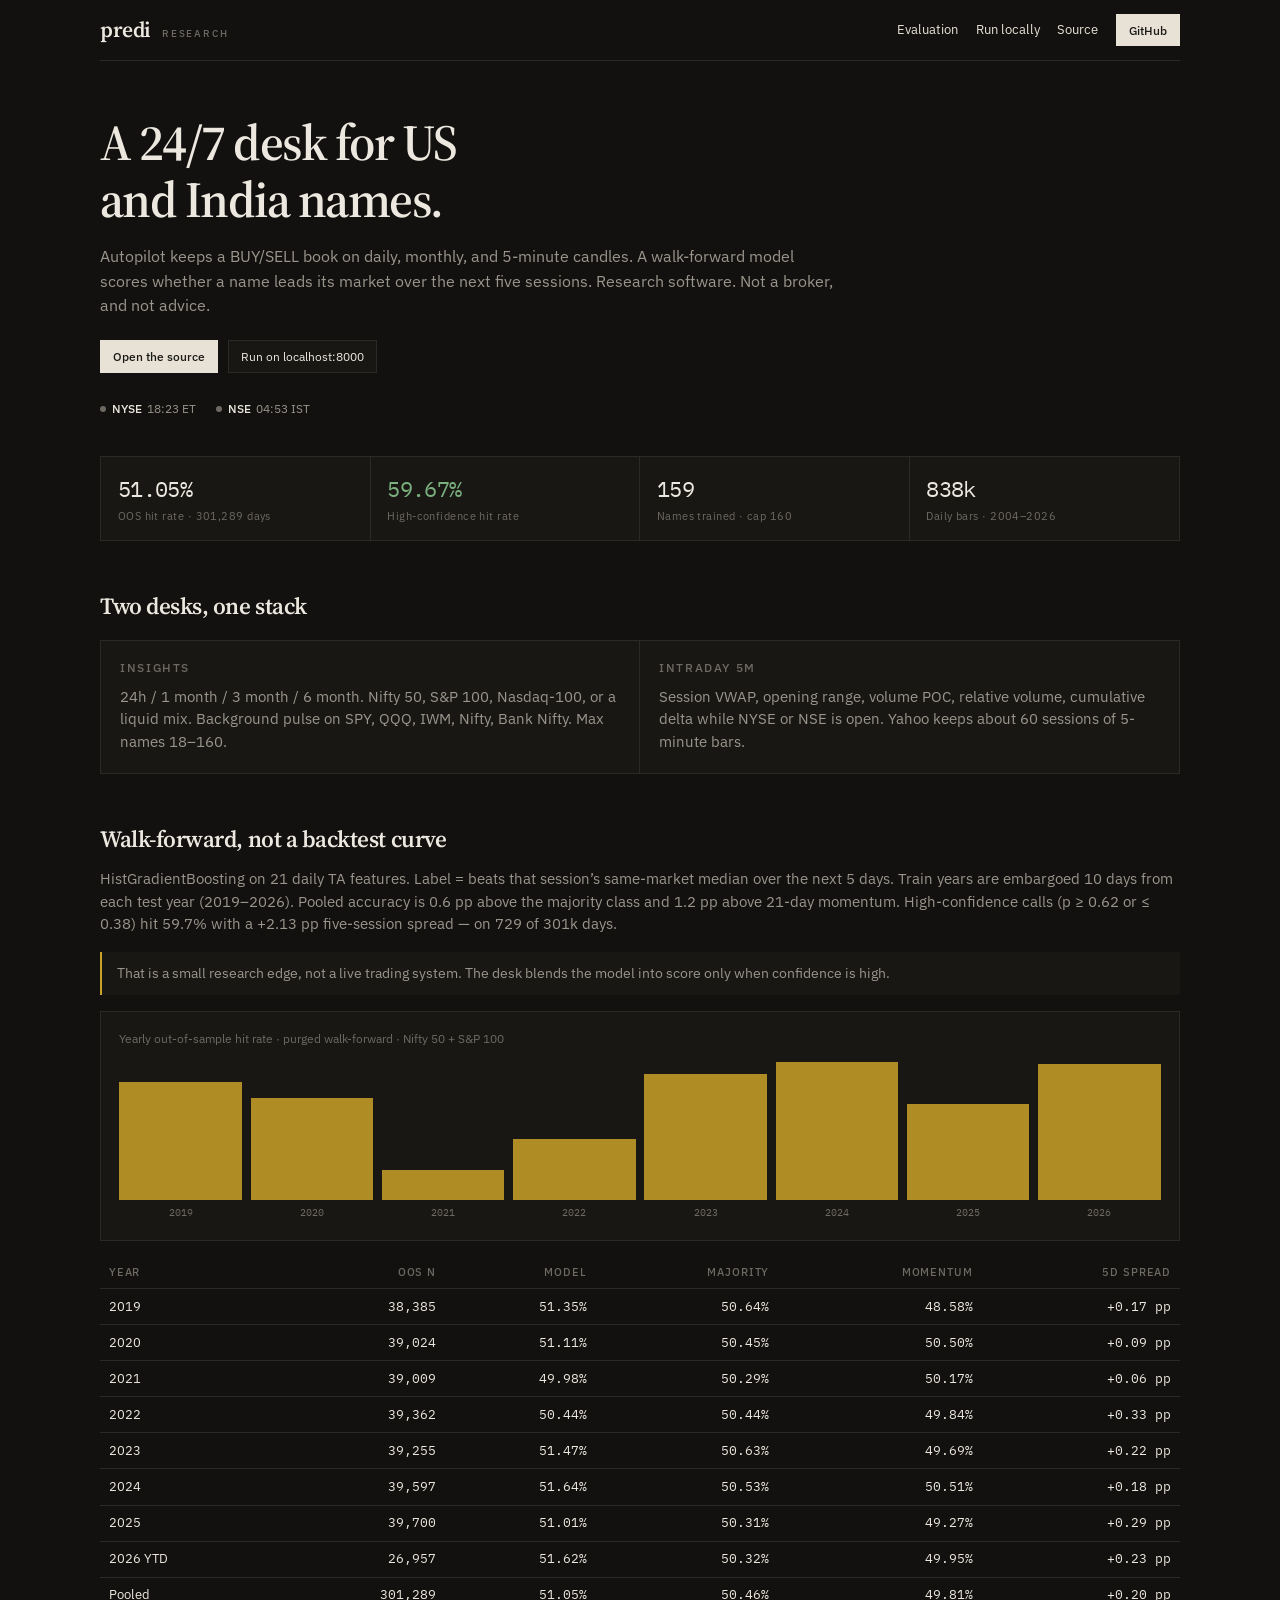
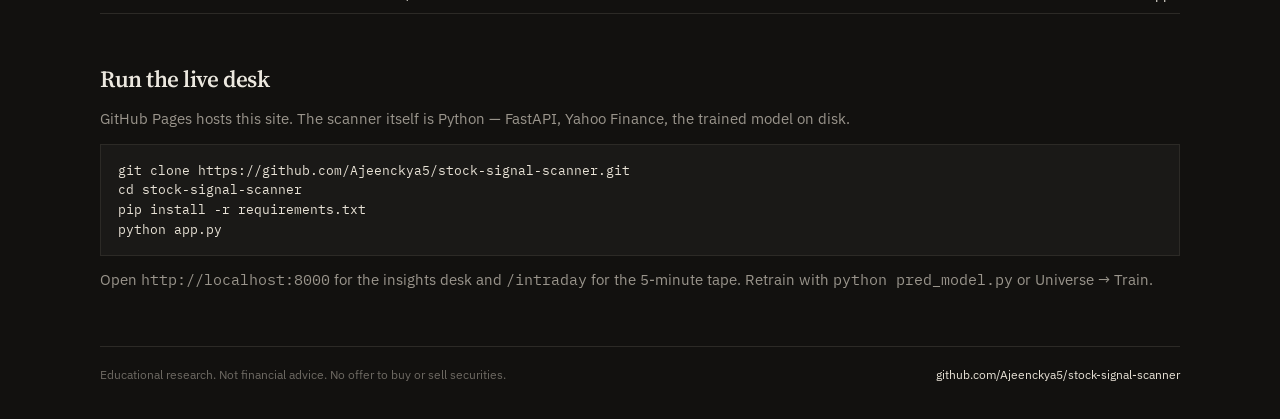
==== docs/index.html @ 3dc0c065 "Add the GitHub Pages site for predi and link it from the README. Co-authored-by: Cursor <cursoragent" ====
<!DOCTYPE html>
<html lang="en">
<head>
  <meta charset="UTF-8" />
  <meta name="viewport" content="width=device-width, initial-scale=1" />
  <title>predi · Research desk</title>
  <meta name="description" content="24/7 US and India BUY/SELL research desk. Walk-forward evaluated 5-day model on Nifty 50 + S&amp;P 100. Educational, not advice." />
  <link rel="canonical" href="https://ajeenckya5.github.io/predi/" />
  <link rel="icon" href="data:image/svg+xml,<svg xmlns='http://www.w3.org/2000/svg' viewBox='0 0 32 32'><rect fill='%2312110f' width='32' height='32'/><text x='6' y='23' font-family='Georgia' font-size='16' fill='%23c9a227'>p</text></svg>" />
  <meta property="og:title" content="predi · Research desk" />
  <meta property="og:description" content="US + India insights desk with a walk-forward 5-day model. Educational research, not advice." />
  <link rel="preconnect" href="https://fonts.googleapis.com" />
  <link rel="preconnect" href="https://fonts.gstatic.com" crossorigin />
  <link href="https://fonts.googleapis.com/css2?family=IBM+Plex+Mono:wght@400;500&family=IBM+Plex+Sans:wght@400;500;600&family=Source+Serif+4:opsz,wght@8..60,500;8..60,600&display=swap" rel="stylesheet" />
  <link rel="stylesheet" href="styles.css" />
</head>
<body>
  <div class="wrap">
    <header class="top">
      <div class="brand">
        <div class="logo">predi</div>
        <span class="kicker">Research</span>
      </div>
      <nav class="nav">
        <a class="hide" href="#eval">Evaluation</a>
        <a class="hide" href="#run">Run locally</a>
        <a href="https://github.com/Ajeenckya5/stock-signal-scanner">Source</a>
        <a class="btn btn-ivory" href="https://github.com/Ajeenckya5/stock-signal-scanner">GitHub</a>
      </nav>
    </header>

    <section class="hero">
      <h1>A 24/7 desk for US and India names.</h1>
      <p class="lede">
        Autopilot keeps a BUY/SELL book on daily, monthly, and 5-minute candles.
        A walk-forward model scores whether a name leads its market over the next five sessions.
        Research software. Not a broker, and not advice.
      </p>
      <div class="hero-actions">
        <a class="btn btn-ivory" href="https://github.com/Ajeenckya5/stock-signal-scanner">Open the source</a>
        <a class="btn" href="#run">Run on localhost:8000</a>
      </div>
      <div class="clocks" id="clocks"></div>
    </section>

    <div class="strip">
      <div class="stat"><div class="v">51.05%</div><div class="l">OOS hit rate · 301,289 days</div></div>
      <div class="stat"><div class="v up">59.67%</div><div class="l">High-confidence hit rate</div></div>
      <div class="stat"><div class="v">159</div><div class="l">Names trained · cap 160</div></div>
      <div class="stat"><div class="v">838k</div><div class="l">Daily bars · 2004–2026</div></div>
    </div>

    <section class="section">
      <h2>Two desks, one stack</h2>
      <div class="grid-2">
        <div class="panel">
          <h3>Insights</h3>
          <p>24h / 1 month / 3 month / 6 month. Nifty 50, S&amp;P 100, Nasdaq-100, or a liquid mix. Background pulse on SPY, QQQ, IWM, Nifty, Bank Nifty. Max names 18–160.</p>
        </div>
        <div class="panel">
          <h3>Intraday 5m</h3>
          <p>Session VWAP, opening range, volume POC, relative volume, cumulative delta while NYSE or NSE is open. Yahoo keeps about 60 sessions of 5-minute bars.</p>
        </div>
      </div>
    </section>

    <section class="section" id="eval">
      <h2>Walk-forward, not a backtest curve</h2>
      <p>
        HistGradientBoosting on 21 daily TA features. Label = beats that session’s same-market median over the next 5 days.
        Train years are embargoed 10 days from each test year (2019–2026). Pooled accuracy is 0.6 pp above the majority class and 1.2 pp above 21-day momentum.
        High-confidence calls (p ≥ 0.62 or ≤ 0.38) hit 59.7% with a +2.13 pp five-session spread — on 729 of 301k days.
      </p>
      <div class="note">
        That is a small research edge, not a live trading system. The desk blends the model into score only when confidence is high.
      </div>
      <div class="chart">
        <div class="chart-cap">Yearly out-of-sample hit rate · purged walk-forward · Nifty 50 + S&amp;P 100</div>
        <div class="bars" aria-hidden="true">
          <div class="bar-col"><div class="bar" style="height:74%"></div><span>2019</span></div>
          <div class="bar-col"><div class="bar" style="height:64%"></div><span>2020</span></div>
          <div class="bar-col"><div class="bar" style="height:19%"></div><span>2021</span></div>
          <div class="bar-col"><div class="bar" style="height:38%"></div><span>2022</span></div>
          <div class="bar-col"><div class="bar" style="height:79%"></div><span>2023</span></div>
          <div class="bar-col"><div class="bar" style="height:86%"></div><span>2024</span></div>
          <div class="bar-col"><div class="bar" style="height:60%"></div><span>2025</span></div>
          <div class="bar-col"><div class="bar" style="height:85%"></div><span>2026</span></div>
        </div>
      </div>
      <table>
        <thead>
          <tr><th>Year</th><th>OOS n</th><th>Model</th><th>Majority</th><th>Momentum</th><th>5d spread</th></tr>
        </thead>
        <tbody>
          <tr><td>2019</td><td>38,385</td><td>51.35%</td><td>50.64%</td><td>48.58%</td><td>+0.17 pp</td></tr>
          <tr><td>2020</td><td>39,024</td><td>51.11%</td><td>50.45%</td><td>50.50%</td><td>+0.09 pp</td></tr>
          <tr><td>2021</td><td>39,009</td><td>49.98%</td><td>50.29%</td><td>50.17%</td><td>+0.06 pp</td></tr>
          <tr><td>2022</td><td>39,362</td><td>50.44%</td><td>50.44%</td><td>49.84%</td><td>+0.33 pp</td></tr>
          <tr><td>2023</td><td>39,255</td><td>51.47%</td><td>50.63%</td><td>49.69%</td><td>+0.22 pp</td></tr>
          <tr><td>2024</td><td>39,597</td><td>51.64%</td><td>50.53%</td><td>50.51%</td><td>+0.18 pp</td></tr>
          <tr><td>2025</td><td>39,700</td><td>51.01%</td><td>50.31%</td><td>49.27%</td><td>+0.29 pp</td></tr>
          <tr><td>2026 YTD</td><td>26,957</td><td>51.62%</td><td>50.32%</td><td>49.95%</td><td>+0.23 pp</td></tr>
          <tr><td>Pooled</td><td>301,289</td><td>51.05%</td><td>50.46%</td><td>49.81%</td><td>+0.20 pp</td></tr>
        </tbody>
      </table>
    </section>

    <section class="section" id="run">
      <h2>Run the live desk</h2>
      <p>GitHub Pages hosts this site. The scanner itself is Python — FastAPI, Yahoo Finance, the trained model on disk.</p>
      <pre>git clone https://github.com/Ajeenckya5/stock-signal-scanner.git
cd stock-signal-scanner
pip install -r requirements.txt
python app.py</pre>
      <p style="margin-top:0.8rem">Open <span class="mono">http://localhost:8000</span> for the insights desk and <span class="mono">/intraday</span> for the 5-minute tape. Retrain with <span class="mono">python pred_model.py</span> or Universe → Train.</p>
    </section>

    <footer class="foot">
      <span>Educational research. Not financial advice. No offer to buy or sell securities.</span>
      <a href="https://github.com/Ajeenckya5/stock-signal-scanner">github.com/Ajeenckya5/stock-signal-scanner</a>
    </footer>
  </div>
  <script>
    function tick() {
      const hmOf = (tz) => new Date().toLocaleTimeString("en-GB", { timeZone: tz, hour: "2-digit", minute: "2-digit", hour12: false });
      const dowOf = (tz) => new Date().toLocaleDateString("en-US", { timeZone: tz, weekday: "short" });
      const hm = hmOf("America/New_York");
      const ist = hmOf("Asia/Kolkata");
      const [h, m] = hm.split(":").map(Number);
      const mins = h * 60 + m;
      const nyWeekday = !["Sat", "Sun"].includes(dowOf("America/New_York"));
      const nyOpen = nyWeekday && mins >= 9 * 60 + 30 && mins < 16 * 60;
      const [ih, im] = ist.split(":").map(Number);
      const imins = ih * 60 + im;
      const nseOpen = !["Sat", "Sun"].includes(dowOf("Asia/Kolkata")) && imins >= 9 * 60 + 15 && imins < 15 * 60 + 30;
      document.getElementById("clocks").innerHTML =
        `<span><i class="dot ${nyOpen ? "open" : ""}"></i><strong>NYSE</strong>${hm} ET</span>` +
        `<span><i class="dot ${nseOpen ? "open" : ""}"></i><strong>NSE</strong>${ist} IST</span>`;
    }
    tick();
    setInterval(tick, 30000);
  </script>
</body>
</html>
---- docs/styles.css ----
:root {
  --bg: #12110f;
  --elev: #181714;
  --card: #1c1b18;
  --hover: #24221e;
  --line: #2c2a26;
  --text: #ece8df;
  --muted: #9a958c;
  --faint: #6e6a63;
  --gold: #c9a227;
  --buy: #7aaf7e;
  --sell: #c97a73;
  --paper: #e8e2d6;
  --ink: #1a1917;
  --sans: "IBM Plex Sans", "Segoe UI", system-ui, sans-serif;
  --serif: "Source Serif 4", "Iowan Old Style", Georgia, serif;
  --mono: "IBM Plex Mono", ui-monospace, monospace;
}
* { box-sizing: border-box; margin: 0; padding: 0; }
html { color-scheme: dark; scroll-behavior: smooth; }
body {
  font-family: var(--sans);
  font-size: 15px;
  background: var(--bg);
  color: var(--text);
  line-height: 1.5;
  -webkit-font-smoothing: antialiased;
}
a { color: var(--paper); text-decoration: none; }
a:hover { color: var(--gold); }
.mono { font-family: var(--mono); font-variant-numeric: tabular-nums; }

.wrap { width: min(1080px, calc(100% - 2.4rem)); margin: 0 auto; }

.top {
  display: flex;
  align-items: center;
  justify-content: space-between;
  gap: 1rem;
  padding: 0.85rem 0;
  border-bottom: 1px solid var(--line);
  position: sticky;
  top: 0;
  background: var(--bg);
  z-index: 10;
}
.brand { display: flex; align-items: baseline; gap: 0.7rem; }
.logo {
  font-family: var(--serif);
  font-weight: 600;
  font-size: 1.35rem;
  letter-spacing: -0.02em;
}
.kicker {
  font-size: 0.62rem;
  font-weight: 500;
  letter-spacing: 0.18em;
  text-transform: uppercase;
  color: var(--faint);
}
.nav { display: flex; gap: 1.1rem; align-items: center; font-size: 0.82rem; color: var(--muted); }
.btn {
  display: inline-flex;
  align-items: center;
  border: 1px solid var(--line);
  background: var(--elev);
  color: var(--text);
  padding: 0.38rem 0.75rem;
  font-size: 0.78rem;
  cursor: pointer;
}
.btn:hover { border-color: var(--gold); color: var(--gold); }
.btn-ivory {
  background: var(--paper);
  color: var(--ink);
  border-color: var(--paper);
  font-weight: 500;
}
.btn-ivory:hover { background: #f3eee4; color: var(--ink); }

.hero { padding: 3.4rem 0 2.4rem; }
.hero h1 {
  font-family: var(--serif);
  font-weight: 600;
  font-size: clamp(2rem, 4.4vw, 3.15rem);
  letter-spacing: -0.03em;
  line-height: 1.12;
  max-width: 16ch;
}
.lede {
  margin-top: 1rem;
  max-width: 46rem;
  color: var(--muted);
  font-size: 1.02rem;
}
.hero-actions { display: flex; gap: 0.6rem; margin-top: 1.4rem; flex-wrap: wrap; }
.clocks {
  display: flex;
  gap: 1.25rem;
  margin-top: 1.6rem;
  color: var(--muted);
  font-size: 0.78rem;
  flex-wrap: wrap;
}
.clocks strong { color: var(--text); font-weight: 500; margin-right: 0.35rem; }
.dot {
  display: inline-block;
  width: 6px; height: 6px; border-radius: 50%;
  background: var(--faint); margin-right: 0.35rem; vertical-align: 1px;
}
.dot.open { background: var(--buy); }

.strip {
  display: grid;
  grid-template-columns: repeat(4, 1fr);
  border: 1px solid var(--line);
}
.stat {
  padding: 1rem 1.05rem 0.95rem;
  border-right: 1px solid var(--line);
  background: var(--elev);
}
.stat:last-child { border-right: none; }
.stat .v {
  font-family: var(--mono);
  font-size: 1.35rem;
  letter-spacing: -0.03em;
}
.stat .l { font-size: 0.7rem; color: var(--faint); margin-top: 0.2rem; letter-spacing: 0.04em; }
.stat .v.up { color: var(--buy); }

.section { padding: 3rem 0 0; }
.section h2 {
  font-family: var(--serif);
  font-size: 1.45rem;
  font-weight: 600;
  letter-spacing: -0.02em;
  margin-bottom: 0.7rem;
}
.section p, .section li { color: var(--muted); }
.grid-2 {
  display: grid;
  grid-template-columns: 1fr 1fr;
  gap: 0;
  border: 1px solid var(--line);
  margin-top: 1rem;
}
.panel {
  padding: 1.15rem 1.2rem 1.25rem;
  background: var(--elev);
  border-right: 1px solid var(--line);
}
.grid-2 .panel:last-child { border-right: none; }
.panel h3 {
  font-size: 0.72rem;
  letter-spacing: 0.14em;
  text-transform: uppercase;
  color: var(--faint);
  margin-bottom: 0.55rem;
  font-weight: 500;
}
.panel ul { padding-left: 1.1rem; }
.panel li { margin: 0.28rem 0; }

.note {
  margin-top: 1rem;
  border-left: 2px solid var(--gold);
  padding: 0.7rem 0.95rem;
  background: var(--elev);
  color: var(--muted);
  font-size: 0.88rem;
}

.chart {
  margin-top: 1rem;
  border: 1px solid var(--line);
  background: var(--elev);
  padding: 1.1rem 1.15rem 1.2rem;
}
.chart-cap { font-size: 0.72rem; color: var(--faint); margin-bottom: 0.85rem; }
.bars { display: grid; grid-template-columns: repeat(8, 1fr); gap: 0.55rem; align-items: end; height: 160px; }
.bar-col { display: flex; flex-direction: column; align-items: center; height: 100%; justify-content: flex-end; gap: 0.35rem; }
.bar {
  width: 100%;
  background: var(--gold);
  opacity: 0.85;
  min-height: 2px;
}
.bar-col span { font-family: var(--mono); font-size: 0.62rem; color: var(--faint); }

table {
  width: 100%;
  border-collapse: collapse;
  margin-top: 1rem;
  font-size: 0.82rem;
}
th, td {
  text-align: right;
  padding: 0.48rem 0.55rem;
  border-bottom: 1px solid var(--line);
  font-family: var(--mono);
}
th:first-child, td:first-child { text-align: left; font-family: var(--sans); }
th { color: var(--faint); font-weight: 500; font-size: 0.68rem; letter-spacing: 0.08em; text-transform: uppercase; font-family: var(--sans); }
tr:last-child td { color: var(--text); }

pre {
  margin-top: 0.9rem;
  background: var(--ink);
  border: 1px solid var(--line);
  padding: 0.95rem 1.05rem;
  overflow-x: auto;
  font-family: var(--mono);
  font-size: 0.8rem;
  color: var(--paper);
  line-height: 1.55;
}

.foot {
  margin-top: 3.4rem;
  padding: 1.2rem 0 2.2rem;
  border-top: 1px solid var(--line);
  color: var(--faint);
  font-size: 0.75rem;
  display: flex;
  justify-content: space-between;
  gap: 1rem;
  flex-wrap: wrap;
}

@media (max-width: 760px) {
  .strip, .grid-2, .bars { grid-template-columns: 1fr 1fr; }
  .stat, .panel { border-right: none; border-bottom: 1px solid var(--line); }
  .hero { padding-top: 2.2rem; }
  .nav .hide { display: none; }
}
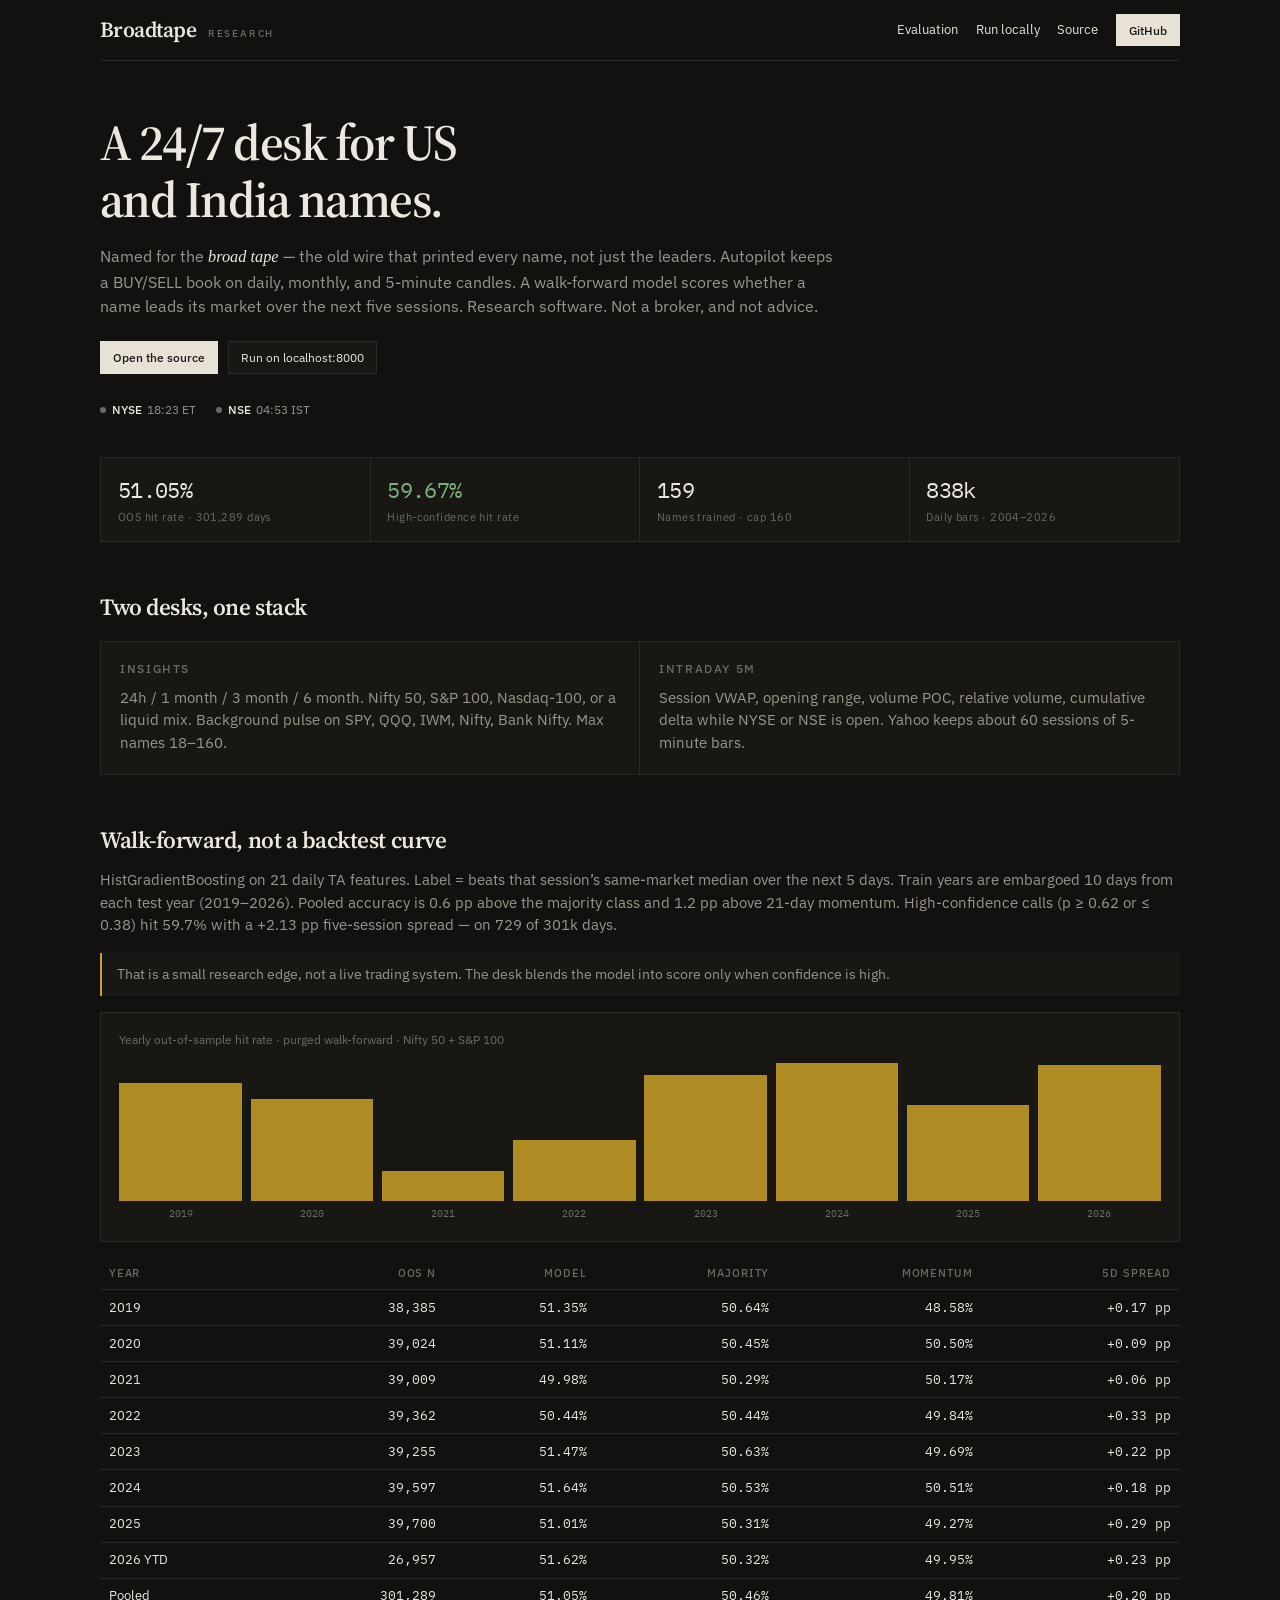
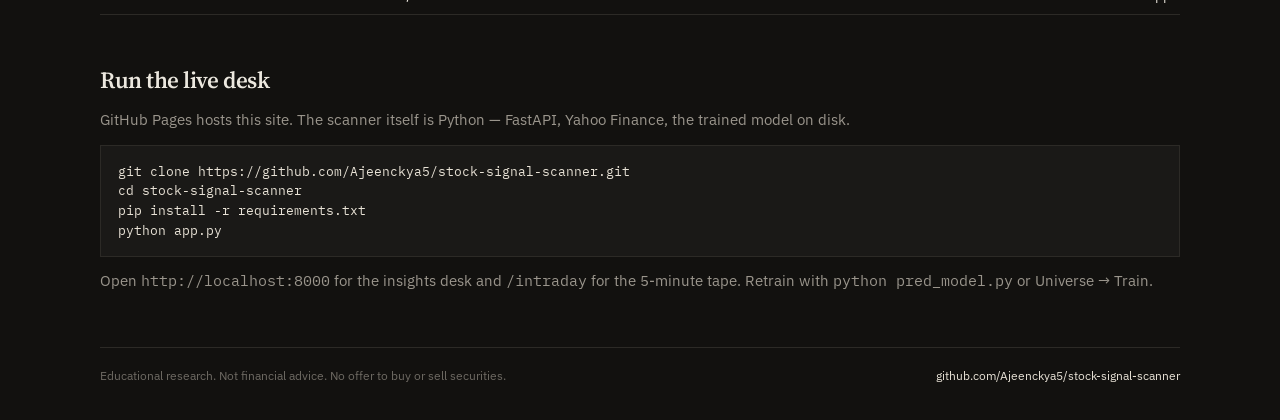
==== commit 1197ab84: "Name the desk Broadtape, after the old full-board ticker wire. Co-authored-by: Cursor <cursoragent@c" ====
--- a/docs/index.html
+++ b/docs/index.html
@@ -3,11 +3,11 @@
 <head>
   <meta charset="UTF-8" />
   <meta name="viewport" content="width=device-width, initial-scale=1" />
-  <title>predi · Research desk</title>
-  <meta name="description" content="24/7 US and India BUY/SELL research desk. Walk-forward evaluated 5-day model on Nifty 50 + S&amp;P 100. Educational, not advice." />
-  <link rel="canonical" href="https://ajeenckya5.github.io/predi/" />
-  <link rel="icon" href="data:image/svg+xml,<svg xmlns='http://www.w3.org/2000/svg' viewBox='0 0 32 32'><rect fill='%2312110f' width='32' height='32'/><text x='6' y='23' font-family='Georgia' font-size='16' fill='%23c9a227'>p</text></svg>" />
-  <meta property="og:title" content="predi · Research desk" />
+  <title>Broadtape · Research desk</title>
+  <meta name="description" content="Broadtape — 24/7 US and India BUY/SELL research desk. Walk-forward evaluated 5-day model on Nifty 50 + S&amp;P 100. Educational, not advice." />
+  <link rel="canonical" href="https://ajeenckya5.github.io/broadtape/" />
+  <link rel="icon" href="data:image/svg+xml,<svg xmlns='http://www.w3.org/2000/svg' viewBox='0 0 32 32'><rect fill='%2312110f' width='32' height='32'/><text x='4' y='23' font-family='Georgia' font-size='15' fill='%23c9a227'>B</text></svg>" />
+  <meta property="og:title" content="Broadtape · Research desk" />
   <meta property="og:description" content="US + India insights desk with a walk-forward 5-day model. Educational research, not advice." />
   <link rel="preconnect" href="https://fonts.googleapis.com" />
   <link rel="preconnect" href="https://fonts.gstatic.com" crossorigin />
@@ -18,7 +18,7 @@
   <div class="wrap">
     <header class="top">
       <div class="brand">
-        <div class="logo">predi</div>
+        <div class="logo">Broadtape</div>
         <span class="kicker">Research</span>
       </div>
       <nav class="nav">
@@ -32,6 +32,7 @@
     <section class="hero">
       <h1>A 24/7 desk for US and India names.</h1>
       <p class="lede">
+        Named for the <em>broad tape</em> — the old wire that printed every name, not just the leaders.
         Autopilot keeps a BUY/SELL book on daily, monthly, and 5-minute candles.
         A walk-forward model scores whether a name leads its market over the next five sessions.
         Research software. Not a broker, and not advice.
--- a/docs/styles.css
+++ b/docs/styles.css
@@ -93,6 +93,7 @@
   color: var(--muted);
   font-size: 1.02rem;
 }
+.lede em { font-family: var(--serif); font-style: italic; color: var(--text); }
 .hero-actions { display: flex; gap: 0.6rem; margin-top: 1.4rem; flex-wrap: wrap; }
 .clocks {
   display: flex;
